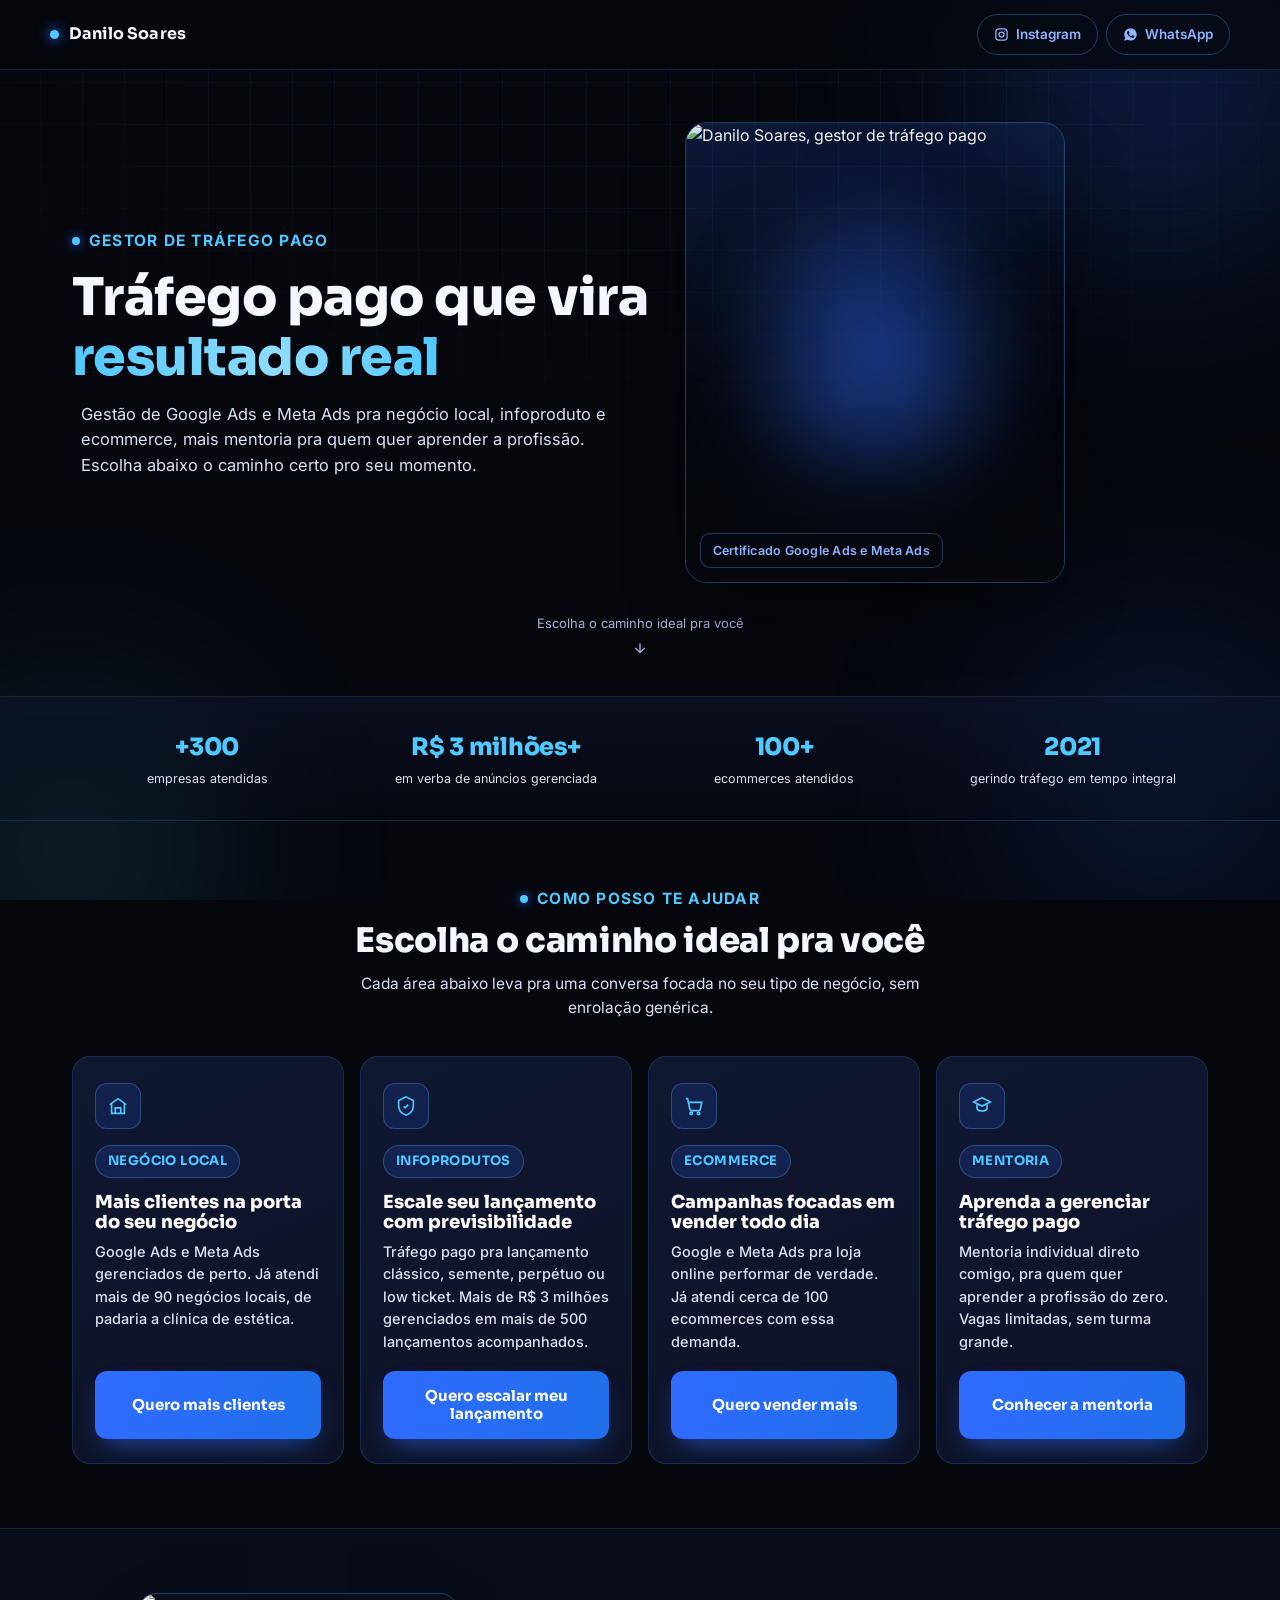
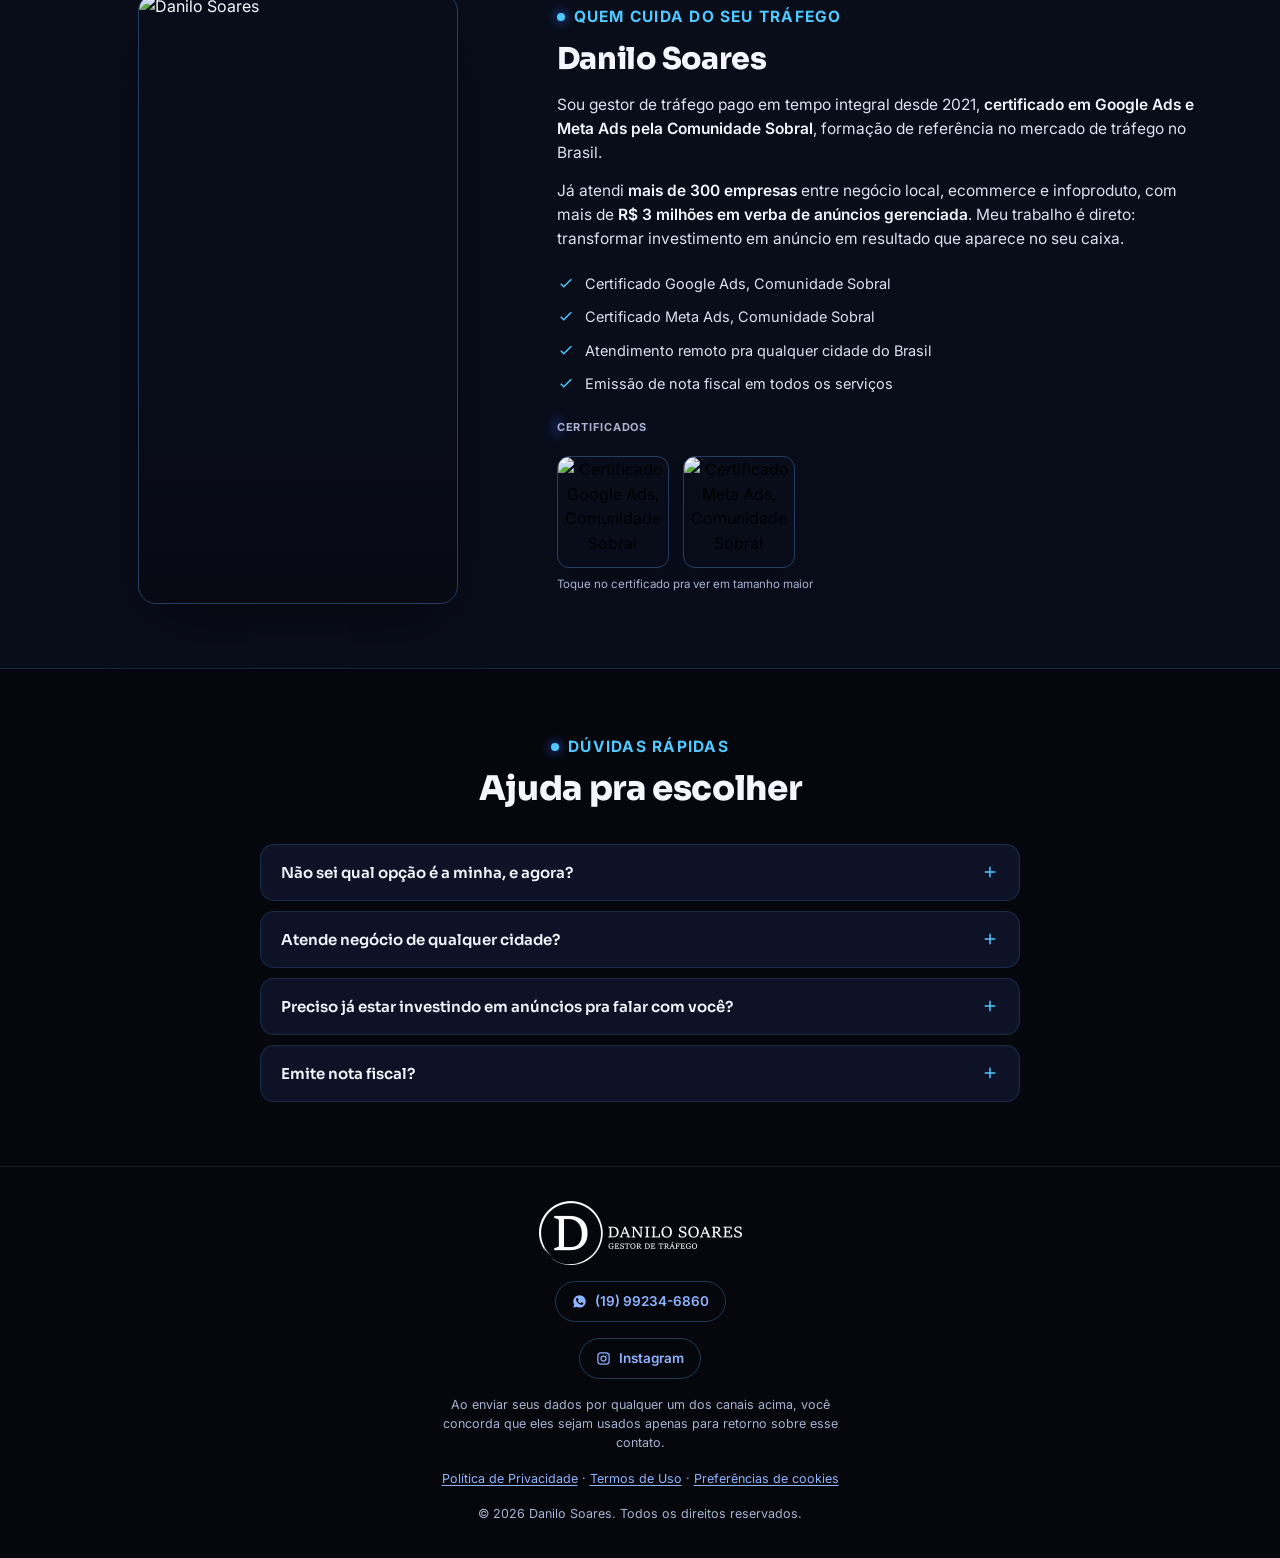
==== inicial/index.html @ b238d08e "Add files via upload" ====
<!DOCTYPE html>
<html lang="pt-BR">
<head>
<meta charset="UTF-8">
<meta name="viewport" content="width=device-width, initial-scale=1.0">
<link rel="icon" href="/favicon.ico" sizes="any">
<link rel="icon" type="image/png" sizes="32x32" href="/favicon-32x32.png">
<link rel="icon" type="image/png" sizes="16x16" href="/favicon-16x16.png">
<link rel="apple-touch-icon" href="/apple-touch-icon.png">
<title>Danilo Soares — Inicial</title>
<meta name="description" content="Gestão de tráfego pago para negócio local, infoproduto e ecommerce, além de mentoria para quem quer aprender a profissão. Certificado em Google Ads e Meta Ads.">
<link rel="canonical" href="https://www.odanilosoares.com.br/inicial">
<meta property="og:type" content="website">
<meta property="og:site_name" content="Danilo Soares">
<meta property="og:locale" content="pt_BR">
<meta property="og:url" content="https://www.odanilosoares.com.br/inicial">
<meta property="og:title" content="Danilo Soares — Inicial">
<meta property="og:description" content="Gestão de tráfego pago para negócio local, infoproduto e ecommerce, além de mentoria para quem quer aprender a profissão. Certificado em Google Ads e Meta Ads.">
<meta property="og:image" content="https://www.odanilosoares.com.br/inicial/assets/img/og-danilo.jpg">
<meta property="og:image:width" content="1200">
<meta property="og:image:height" content="630">
<meta name="twitter:card" content="summary_large_image">
<meta name="twitter:title" content="Danilo Soares — Inicial">
<meta name="twitter:description" content="Gestão de tráfego pago para negócio local, infoproduto e ecommerce, além de mentoria para quem quer aprender a profissão. Certificado em Google Ads e Meta Ads.">
<meta name="twitter:image" content="https://www.odanilosoares.com.br/inicial/assets/img/og-danilo.jpg">
<link rel="preconnect" href="https://fonts.googleapis.com">
<link rel="preconnect" href="https://fonts.gstatic.com" crossorigin>
<link href="https://fonts.googleapis.com/css2?family=Inter:wght@400;500;600&family=Sora:wght@600;700;800&display=swap" rel="stylesheet">
<link rel="stylesheet" href="/assets/css/base.css">
<link rel="stylesheet" href="/assets/css/inicial.css">
<script src="/consent.js"></script>
<!-- Google Tag Manager -->
<script>(function(w,d,s,l,i){w[l]=w[l]||[];w[l].push({'gtm.start':
new Date().getTime(),event:'gtm.js'});var f=d.getElementsByTagName(s)[0],
j=d.createElement(s),dl=l!='dataLayer'?'&l='+l:'';j.async=true;j.src=
'https://www.googletagmanager.com/gtm.js?id='+i+dl;f.parentNode.insertBefore(j,f);
})(window,document,'script','dataLayer','GTM-MLM5XD5P');</script>
<!-- End Google Tag Manager -->
<script type="application/ld+json">
{
  "@context": "https://schema.org",
  "@type": "ProfessionalService",
  "name": "Danilo Soares — Gestor de Tráfego Pago",
  "image": "https://www.odanilosoares.com.br/inicial/assets/img/hero-danilo-v3.jpg",
  "url": "https://www.odanilosoares.com.br/inicial",
  "description": "Gestão de tráfego pago para negócio local, infoproduto e ecommerce, além de mentoria para quem quer aprender a profissão. Certificado em Google Ads e Meta Ads.",
  "areaServed": "BR",
  "founder": {
    "@type": "Person",
    "name": "Danilo Soares"
  },
  "sameAs": [
    "https://www.instagram.com/odanilo.soares"
  ]
}
</script>
</head>
<body>
<!-- Google Tag Manager (noscript) -->
<noscript><iframe src="https://www.googletagmanager.com/ns.html?id=GTM-MLM5XD5P"
height="0" width="0" style="display:none;visibility:hidden"></iframe></noscript>
<!-- End Google Tag Manager (noscript) -->


<div class="bg-fx">
  <div class="bg-grid"></div>
  <div class="blob blob-1"></div>
  <div class="blob blob-2"></div>
  <div class="blob blob-3"></div>
</div>

<main>

  <header>
    <div class="wrap bar">
      <div class="brand"><span class="brand-dot"></span>Danilo Soares</div>
      <div class="header-actions">
        <a class="header-cta header-cta-icon" href="https://www.instagram.com/odanilo.soares" target="_blank" rel="noopener" aria-label="Instagram">
          <svg viewBox="0 0 24 24" fill="none" stroke="currentColor" stroke-width="2"><rect x="3" y="3" width="18" height="18" rx="5"/><circle cx="12" cy="12" r="4"/><circle cx="17.5" cy="6.5" r="1" fill="currentColor" stroke="none"/></svg>
          <span class="ig-label-short">Insta</span>
          <span class="ig-label">Instagram</span>
        </a>
        <a class="header-cta" href="https://wa.me/5519992346860" target="_blank" rel="noopener">
          <svg viewBox="0 0 24 24" fill="currentColor"><path d="M12.04 2C6.58 2 2.13 6.45 2.13 11.91c0 1.87.5 3.62 1.44 5.13L2 22l5.13-1.53a9.87 9.87 0 0 0 4.9 1.31h.01c5.46 0 9.9-4.45 9.9-9.9C21.96 6.45 17.51 2 12.04 2Zm5.8 14.03c-.24.68-1.4 1.3-1.93 1.36-.5.06-1.02.27-3.4-.83-2.87-1.32-4.7-4.3-4.85-4.5-.14-.2-1.15-1.53-1.15-2.92 0-1.38.73-2.06.98-2.35.26-.28.57-.35.76-.35h.55c.18 0 .42-.03.64.5.24.57.8 1.98.87 2.13.07.14.12.31.02.5-.1.2-.15.31-.3.48-.14.17-.3.38-.44.5-.14.14-.29.29-.13.57.17.28.75 1.24 1.6 2.01 1.1.98 2.02 1.29 2.3 1.44.28.14.44.12.6-.07.17-.2.7-.82.9-1.1.2-.28.4-.23.65-.14.26.1 1.65.78 1.94.92.28.14.47.2.54.32.07.13.07.72-.17 1.4Z"/></svg>
          WhatsApp
        </a>
      </div>
    </div>
  </header>

  <section class="hero">
    <div class="wrap hero-grid">
      <div class="hero-copy">
        <span class="eyebrow">Gestor de Tráfego Pago</span>
        <h1>Tráfego pago que vira <span>resultado real</span></h1>
        <p class="hero-sub">Gestão de Google Ads e Meta Ads pra negócio local, infoproduto e ecommerce, mais mentoria pra quem quer aprender a profissão. Escolha abaixo o caminho certo pro seu momento.</p>
      </div>
      <div class="hero-photo-wrap">
        <div class="hero-photo-glow"></div>
        <div class="hero-photo">
          <img src="/inicial/assets/img/hero-danilo-v3.jpg" srcset="/inicial/assets/img/hero-danilo-v3-380w.jpg 380w, /inicial/assets/img/hero-danilo-v3.jpg 760w" sizes="(min-width:760px) 380px, 360px" alt="Danilo Soares, gestor de tráfego pago" width="760" height="924" style="height:auto" fetchpriority="high">
          <span class="hero-tag">Certificado Google Ads e Meta Ads</span>
        </div>
      </div>
    </div>
    <div class="hero-scroll">
      Escolha o caminho ideal pra você
      <svg viewBox="0 0 24 24" fill="none" stroke="currentColor" stroke-width="2"><path d="M12 5v14M5 12l7 7 7-7"/></svg>
    </div>
  </section>

  <div class="trust">
    <div class="wrap trust-grid">
      <div class="trust-item"><strong>+300</strong><span>empresas atendidas</span></div>
      <div class="trust-item"><strong>R$ 3 milhões+</strong><span>em verba de anúncios gerenciada</span></div>
      <div class="trust-item"><strong>100+</strong><span>ecommerces atendidos</span></div>
      <div class="trust-item"><strong>2021</strong><span>gerindo tráfego em tempo integral</span></div>
    </div>
  </div>

  <section id="servicos">
    <div class="wrap">
      <div class="section-head">
        <span class="eyebrow">Como posso te ajudar</span>
        <h2>Escolha o caminho ideal pra você</h2>
        <p>Cada área abaixo leva pra uma conversa focada no seu tipo de negócio, sem enrolação genérica.</p>
      </div>

      <div class="services-grid">

        <div class="service-card">
          <div class="service-icon">
            <svg viewBox="0 0 24 24" fill="none" stroke="currentColor" stroke-width="1.8"><path d="M3 10.5 12 4l9 6.5"/><path d="M5 9.5V20h14V9.5"/><path d="M9 20v-6h6v6"/></svg>
          </div>
          <span class="tag">Negócio local</span>
          <h3>Mais clientes na porta do seu negócio</h3>
          <p>Google Ads e Meta Ads gerenciados de perto. Já atendi mais de 90 negócios locais, de padaria a clínica de estética.</p>
          <a class="btn" href="/negocio-local">Quero mais clientes</a>
        </div>

        <div class="service-card">
          <div class="service-icon">
            <svg viewBox="0 0 24 24" fill="none" stroke="currentColor" stroke-width="1.8"><path d="M12 2 4 6v6c0 5 3.4 8.4 8 10 4.6-1.6 8-5 8-10V6l-8-4Z"/><path d="M9.5 12.5 11 14l3.5-3.5"/></svg>
          </div>
          <span class="tag">Infoprodutos</span>
          <h3>Escale seu lançamento com previsibilidade</h3>
          <p>Tráfego pago pra lançamento clássico, semente, perpétuo ou low ticket. Mais de R$ 3 milhões gerenciados em mais de 500 lançamentos acompanhados.</p>
          <a class="btn" href="/infoproduto">Quero escalar meu lançamento</a>
        </div>

        <div class="service-card">
          <div class="service-icon">
            <svg viewBox="0 0 24 24" fill="none" stroke="currentColor" stroke-width="1.8"><circle cx="9" cy="20" r="1.4"/><circle cx="17" cy="20" r="1.4"/><path d="M3 4h2l2.4 11.2A2 2 0 0 0 9.36 17H17a2 2 0 0 0 1.96-1.6L20.5 8H6"/></svg>
          </div>
          <span class="tag">Ecommerce</span>
          <h3>Campanhas focadas em vender todo dia</h3>
          <p>Google e Meta Ads pra loja online performar de verdade. Já atendi cerca de 100 ecommerces com essa demanda.</p>
          <a class="btn" href="/ecommerce">Quero vender mais</a>
        </div>

        <div class="service-card">
          <div class="service-icon">
            <svg viewBox="0 0 24 24" fill="none" stroke="currentColor" stroke-width="1.8"><path d="m12 3 9 4.5-9 4.5-9-4.5L12 3Z"/><path d="M6.5 10v4.5c0 1.5 2.5 3 5.5 3s5.5-1.5 5.5-3V10"/></svg>
          </div>
          <span class="tag">Mentoria</span>
          <h3>Aprenda a gerenciar tráfego pago</h3>
          <p>Mentoria individual direto comigo, pra quem quer aprender a profissão do zero. Vagas limitadas, sem turma grande.</p>
          <a class="btn" href="https://docs.google.com/forms/d/e/1FAIpQLSdMrs_QDREfenJsSDdHIv7VfmkqiTJbUfO3ZMG64oWOAeiuYA/viewform?usp=header" target="_blank" rel="noopener">Conhecer a mentoria</a>
        </div>

      </div>
    </div>
  </section>

  <section class="sobre">
    <div class="wrap sobre-grid">
      <div class="sobre-photo">
        <img src="/inicial/assets/img/sobre-danilo.jpg" srcset="/inicial/assets/img/sobre-danilo-320w.jpg 320w, /inicial/assets/img/sobre-danilo.jpg 700w" sizes="320px" alt="Danilo Soares" width="700" height="1339" style="height:auto" loading="lazy">
      </div>
      <div class="sobre-copy">
        <span class="eyebrow">Quem cuida do seu tráfego</span>
        <h2 style="margin-top:14px;">Danilo Soares</h2>
        <p style="margin-top:14px;">Sou gestor de tráfego pago em tempo integral desde 2021, <strong>certificado em Google Ads e Meta Ads pela Comunidade Sobral</strong>, formação de referência no mercado de tráfego no Brasil.</p>
        <p>Já atendi <strong>mais de 300 empresas</strong> entre negócio local, ecommerce e infoproduto, com mais de <strong>R$ 3 milhões em verba de anúncios gerenciada</strong>. Meu trabalho é direto: transformar investimento em anúncio em resultado que aparece no seu caixa.</p>
        <ul class="cred-list">
          <li><svg viewBox="0 0 24 24" fill="none" stroke="currentColor" stroke-width="2"><path d="m5 13 4 4L19 7"/></svg>Certificado Google Ads, Comunidade Sobral</li>
          <li><svg viewBox="0 0 24 24" fill="none" stroke="currentColor" stroke-width="2"><path d="m5 13 4 4L19 7"/></svg>Certificado Meta Ads, Comunidade Sobral</li>
          <li><svg viewBox="0 0 24 24" fill="none" stroke="currentColor" stroke-width="2"><path d="m5 13 4 4L19 7"/></svg>Atendimento remoto pra qualquer cidade do Brasil</li>
          <li><svg viewBox="0 0 24 24" fill="none" stroke="currentColor" stroke-width="2"><path d="m5 13 4 4L19 7"/></svg>Emissão de nota fiscal em todos os serviços</li>
        </ul>
        <div class="cert-caption">
          <span class="eyebrow" style="font-size:11px;">Certificados</span>
          <div class="cert-row">
            <button type="button" class="cert-card" data-full="/inicial/assets/img/cert-google-ads.jpg" data-alt="Certificado Google Ads, Comunidade Sobral">
              <img src="/inicial/assets/img/cert-google-ads.jpg" alt="Certificado Google Ads, Comunidade Sobral" width="700" height="700" style="height:auto" loading="lazy">
            </button>
            <button type="button" class="cert-card" data-full="/inicial/assets/img/cert-meta-ads.jpg" data-alt="Certificado Meta Ads, Comunidade Sobral">
              <img src="/inicial/assets/img/cert-meta-ads.jpg" alt="Certificado Meta Ads, Comunidade Sobral" width="700" height="700" style="height:auto" loading="lazy">
            </button>
          </div>
          <span>Toque no certificado pra ver em tamanho maior</span>
        </div>
      </div>
    </div>
  </section>

  <section id="faq">
    <div class="wrap">
      <div class="section-head">
        <span class="eyebrow">Dúvidas rápidas</span>
        <h2>Ajuda pra escolher</h2>
      </div>
      <div class="faq-list">

        <div class="faq-item">
          <button class="faq-q">Não sei qual opção é a minha, e agora?
            <svg viewBox="0 0 24 24" fill="none" stroke="currentColor" stroke-width="2"><path d="M12 5v14M5 12h14"/></svg>
          </button>
          <div class="faq-a"><div class="faq-a-inner">Se você já tem um negócio (local, ecommerce ou infoproduto) e quer que eu cuide dos seus anúncios, escolha a opção que mais parece com o seu caso. Se você quer aprender a gerenciar tráfego pago como profissão, a opção certa é a mentoria.</div></div>
        </div>

        <div class="faq-item">
          <button class="faq-q">Atende negócio de qualquer cidade?
            <svg viewBox="0 0 24 24" fill="none" stroke="currentColor" stroke-width="2"><path d="M12 5v14M5 12h14"/></svg>
          </button>
          <div class="faq-a"><div class="faq-a-inner">Sim. O trabalho é feito 100% remoto, então atendo negócios de qualquer lugar do Brasil.</div></div>
        </div>

        <div class="faq-item">
          <button class="faq-q">Preciso já estar investindo em anúncios pra falar com você?
            <svg viewBox="0 0 24 24" fill="none" stroke="currentColor" stroke-width="2"><path d="M12 5v14M5 12h14"/></svg>
          </button>
          <div class="faq-a"><div class="faq-a-inner">Não. Atendo tanto quem já anuncia e quer melhorar o resultado quanto quem nunca rodou uma campanha e quer começar do jeito certo.</div></div>
        </div>

        <div class="faq-item">
          <button class="faq-q">Emite nota fiscal?
            <svg viewBox="0 0 24 24" fill="none" stroke="currentColor" stroke-width="2"><path d="M12 5v14M5 12h14"/></svg>
          </button>
          <div class="faq-a"><div class="faq-a-inner">Sim, emito nota fiscal em todos os serviços de gestão de tráfego.</div></div>
        </div>

      </div>
    </div>
  </section>

  <div class="lightbox" id="lightbox">
    <button type="button" class="lightbox-close" id="lightboxClose" aria-label="Fechar">
      <svg viewBox="0 0 24 24" fill="none" stroke="currentColor" stroke-width="2"><path d="m6 6 12 12M18 6 6 18"/></svg>
    </button>
    <img id="lightboxImg" src="" alt="">
  </div>

  <footer>
    <div class="wrap footer-grid">
      <div class="brand"><img class="footer-logo" src="/assets/img/logo-danilo-branco.png" alt="Danilo Soares, gestor de tráfego" width="406" height="128" style="height:auto" loading="lazy"></div>
      <a class="footer-wa" href="https://wa.me/5519992346860" target="_blank" rel="noopener">
        <svg viewBox="0 0 24 24" fill="currentColor"><path d="M12.04 2C6.58 2 2.13 6.45 2.13 11.91c0 1.87.5 3.62 1.44 5.13L2 22l5.13-1.53a9.87 9.87 0 0 0 4.9 1.31h.01c5.46 0 9.9-4.45 9.9-9.9C21.96 6.45 17.51 2 12.04 2Zm5.8 14.03c-.24.68-1.4 1.3-1.93 1.36-.5.06-1.02.27-3.4-.83-2.87-1.32-4.7-4.3-4.85-4.5-.14-.2-1.15-1.53-1.15-2.92 0-1.38.73-2.06.98-2.35.26-.28.57-.35.76-.35h.55c.18 0 .42-.03.64.5.24.57.8 1.98.87 2.13.07.14.12.31.02.5-.1.2-.15.31-.3.48-.14.17-.3.38-.44.5-.14.14-.29.29-.13.57.17.28.75 1.24 1.6 2.01 1.1.98 2.02 1.29 2.3 1.44.28.14.44.12.6-.07.17-.2.7-.82.9-1.1.2-.28.4-.23.65-.14.26.1 1.65.78 1.94.92.28.14.47.2.54.32.07.13.07.72-.17 1.4Z"/></svg>
        (19) 99234-6860
      </a>
      <a class="footer-social" href="https://www.instagram.com/odanilo.soares" target="_blank" rel="noopener">
        <svg viewBox="0 0 24 24" fill="none" stroke="currentColor" stroke-width="2"><rect x="3" y="3" width="18" height="18" rx="5"/><circle cx="12" cy="12" r="4"/><circle cx="17.5" cy="6.5" r="1" fill="currentColor" stroke="none"/></svg>
        Instagram
      </a>
      <p>Ao enviar seus dados por qualquer um dos canais acima, você concorda que eles sejam usados apenas para retorno sobre esse contato.</p>
      <p class="legal-links"><a href="/politica-de-privacidade">Política de Privacidade</a> &middot; <a href="/termos-de-uso">Termos de Uso</a> &middot; <a href="#" onclick="if(window.abrirPreferenciasCookies){window.abrirPreferenciasCookies();}return false;">Preferências de cookies</a></p>
      <p>© 2026 Danilo Soares. Todos os direitos reservados.</p>
    </div>
  </footer>

</main>

<script src="/assets/js/main.js"></script>

</body>
</html>
---- assets/css/base.css ----
:root{--bg:#05070d;
    --bg-alt:#090d1a;
    --panel:#0d1226;
    --panel-2:#101731;
    --border:rgba(94,169,255,0.16);
    --border-strong:rgba(94,169,255,0.32);
    --blue:#2f6bff;
    --blue-bright:#4fc9ff;
    --blue-soft:#8fb4ff;
    --text:#f4f7ff;
    --text-muted:#dbe2f2;
    --text-faint:#a8b3d1;
    --text-strong:#ffffff;
    --blue-end:#1f6feb;
    --wa-a:#0e7f3f;
    --wa-b:#138744;
    --glow:rgba(47,107,255,0.5);
    --radius:18px;
    --maxw:1180px;}
*{box-sizing:border-box;}
html{scroll-behavior:smooth;}
h1,h2,h3,h4{font-family:"Sora",system-ui,sans-serif;
    margin:0;
    line-height:1.15;}
p{margin:0;}
a{color:inherit;text-decoration:none;}
img{max-width:100%;display:block;}
.wrap{max-width:var(--maxw);margin:0 auto;padding:0 22px;}
.eyebrow{display:inline-flex;align-items:flex-start;gap:9px;
    font-size:15.5px;font-weight:700;letter-spacing:.08em;text-transform:uppercase;
    line-height:1.3;
    color:var(--blue-bright);}
.eyebrow::before{content:"";width:8px;height:8px;margin-top:6px;border-radius:50%;background:var(--blue-bright);box-shadow:0 0 10px 2px var(--glow);flex-shrink:0;}
.bg-grid{position:absolute;inset:-2px;
    background-image:
      linear-gradient(rgba(94,169,255,0.055) 1px, transparent 1px),
      linear-gradient(90deg, rgba(94,169,255,0.055) 1px, transparent 1px);
    background-size:42px 42px;
    mask-image:radial-gradient(ellipse 80% 60% at 50% 0%, black 40%, transparent 85%);}
.blob{position:absolute;border-radius:50%;filter:blur(90px);opacity:.55;}
.blob-1{width:520px;height:520px;background:radial-gradient(circle, rgba(47,107,255,.55), transparent 70%);top:-180px;right:-140px;}
.blob-3{width:480px;height:480px;background:radial-gradient(circle, rgba(47,107,255,.4), transparent 70%);bottom:-120px;right:-120px;}
main{position:relative;z-index:1;}
header{position:sticky;top:0;z-index:40;
    background:rgba(5,7,13,0.72);
    backdrop-filter:blur(10px);
    border-bottom:1px solid var(--border);}
header .bar{display:flex;align-items:center;justify-content:space-between;padding:14px 0;}
.brand{display:flex;align-items:center;gap:10px;font-family:"Sora";font-weight:700;font-size:16px;letter-spacing:.01em;}
.brand-dot{width:9px;height:9px;border-radius:50%;background:var(--blue-bright);box-shadow:0 0 12px 3px var(--glow);}
.header-cta{font-size:13.5px;font-weight:600;padding:9px 16px;border-radius:999px;
    border:1px solid var(--border-strong);color:var(--blue-soft);
    display:flex;align-items:center;gap:7px;white-space:nowrap;}
.header-cta svg{width:15px;height:15px;flex:none;}
.header-actions{display:flex;align-items:center;gap:8px;}
.header-cta-icon{padding:9px 16px;}
.header-cta-icon .ig-label{display:none;}
.hero{padding:52px 0 40px;position:relative;}
.hero-grid{display:grid;grid-template-columns:1fr;gap:34px;align-items:center;}
.hero-copy{text-align:center;}
.hero h1 span{background:linear-gradient(92deg,var(--blue-bright),#8fdcff 55%,var(--blue-bright));
    -webkit-background-clip:text;background-clip:text;color:transparent;}
.hero-photo-glow{position:absolute;inset:-8%;
    background:radial-gradient(closest-side, rgba(47,107,255,.55), transparent 72%);
    filter:blur(30px);z-index:0;}
.hero-tag{position:absolute;left:14px;bottom:14px;z-index:3;
    background:rgba(5,8,16,.72);backdrop-filter:blur(6px);
    border:1px solid var(--border-strong);
    padding:7px 12px;border-radius:10px;
    font-size:12.5px;font-weight:600;color:var(--blue-soft);letter-spacing:.02em;}
.hero-scroll{margin-top:30px;text-align:center;font-size:13px;color:var(--text-faint);
    display:flex;flex-direction:column;align-items:center;gap:6px;}
.hero-scroll svg{width:16px;height:16px;animation:bob 1.8s ease-in-out infinite;}
.trust{border-top:1px solid var(--border);
    border-bottom:1px solid var(--border);
    background:linear-gradient(180deg, rgba(16,23,49,.5), rgba(9,13,26,.2));
    padding:26px 0;}
.trust-grid{display:grid;grid-template-columns:1fr;gap:18px;text-align:center;}
.trust-item{padding:6px 10px;}
.trust-item strong{display:block;font-family:"Sora";font-weight:800;font-size:clamp(18px,4.6vw,24px);color:var(--blue-bright);
    letter-spacing:-0.01em;white-space:nowrap;}
.trust-item span{display:block;margin-top:3px;font-size:12.5px;color:var(--text-muted);}
.section-head .eyebrow{margin-bottom:12px;}
.section-head p{margin-top:12px;color:var(--text-muted);font-size:15.5px;}
.services-grid{display:grid;grid-template-columns:1fr;gap:16px;}
.service-card{position:relative;display:flex;flex-direction:column;align-items:flex-start;
    background:linear-gradient(155deg, var(--panel-2), var(--panel));
    border:1px solid var(--border);
    border-radius:var(--radius);
    padding:26px 22px 24px;
    transition:border-color .25s ease, transform .25s ease;}
.service-card::before{content:"";position:absolute;inset:0;border-radius:inherit;padding:1px;
    background:linear-gradient(140deg, rgba(94,169,255,.5), transparent 40%);
    -webkit-mask:linear-gradient(#000 0 0) content-box, linear-gradient(#000 0 0);
    -webkit-mask-composite:xor;mask-composite:exclude;
    opacity:0;transition:opacity .25s ease;pointer-events:none;}
.service-card:hover{border-color:var(--border-strong);transform:translateY(-2px);}
.service-card:hover::before{opacity:1;}
.service-icon{width:46px;height:46px;border-radius:12px;
    background:rgba(47,107,255,.14);border:1px solid var(--border-strong);
    display:flex;align-items:center;justify-content:center;margin-bottom:16px;}
.service-icon svg{width:22px;height:22px;color:var(--blue-bright);}
.service-card h3{font-size:18px;font-weight:800;color:var(--text-strong);margin-bottom:8px;}
.service-card p{flex:1;font-size:14.5px;font-weight:500;color:var(--text-muted);margin-bottom:18px;}
.service-card .tag{display:inline-block;font-family:"Sora";font-size:13px;font-weight:700;letter-spacing:.03em;text-transform:uppercase;
    color:var(--blue-bright);background:rgba(47,107,255,.16);border:1px solid var(--border-strong);
    padding:5px 12px;border-radius:999px;margin-bottom:14px;}
.btn{display:inline-flex;align-items:center;justify-content:center;gap:8px;
    width:100%;min-height:52px;padding:14px 20px;border-radius:12px;
    font-family:"Sora",system-ui,sans-serif;font-weight:700;font-size:15px;line-height:1.25;text-align:center;
    background:linear-gradient(92deg,var(--blue),var(--blue-end));
    color:#fff;border:none;cursor:pointer;
    box-shadow:0 12px 26px -10px rgba(47,107,255,.65);
    transition:filter .2s ease, transform .2s ease;}
.btn svg{width:18px;height:18px;flex:none;}
.service-card .btn{align-self:stretch;}
@media (min-width:1020px){.service-card .btn{min-height:68px;}}
.btn:hover{filter:brightness(1.08);transform:translateY(-1px);}
.btn.btn-outline{background:transparent;border:1px solid var(--border-strong);color:var(--blue-soft);
    box-shadow:none;}
.btn.btn-wa{background:linear-gradient(92deg,var(--wa-a),var(--wa-b));color:#fff;box-shadow:0 12px 26px -10px rgba(19,135,68,.55);}
.cert-card:hover{transform:translateY(-3px);border-color:var(--blue-bright);}
.cert-card img{width:100%;display:block;}
.cert-caption{margin-top:24px;}
.cert-caption span{display:block;font-size:11.5px;color:var(--text-faint);margin-top:8px;}
.lightbox{position:fixed;inset:0;z-index:100;
    background:rgba(2,4,10,.86);backdrop-filter:blur(4px);
    display:flex;align-items:center;justify-content:center;padding:26px;
    opacity:0;pointer-events:none;transition:opacity .2s ease;}
.lightbox.open{opacity:1;pointer-events:auto;}
.lightbox img{max-width:min(92vw,520px);max-height:86vh;border-radius:14px;border:1px solid var(--border-strong);box-shadow:0 30px 80px -20px rgba(0,0,0,.8);}
.lightbox-close{position:absolute;top:18px;right:18px;width:40px;height:40px;border-radius:50%;
    background:rgba(13,18,38,.85);border:1px solid var(--border-strong);color:var(--text);
    display:flex;align-items:center;justify-content:center;cursor:pointer;}
.lightbox-close svg{width:18px;height:18px;}
.sobre{background:var(--bg-alt);border-top:1px solid var(--border);border-bottom:1px solid var(--border);}
.sobre-grid{display:grid;grid-template-columns:1fr;gap:32px;align-items:center;}
.sobre-photo{position:relative;max-width:320px;margin:0 auto;
    border-radius:var(--radius);overflow:hidden;
    border:1px solid var(--border-strong);
    box-shadow:0 24px 60px -20px rgba(0,0,0,.65);}
.sobre-photo img{filter:grayscale(.15) contrast(1.05) brightness(.98);}
.sobre-photo::after{content:"";position:absolute;inset:0;
    background:linear-gradient(180deg, transparent 55%, rgba(5,7,13,.55));}
.sobre-copy p strong{color:var(--text);font-weight:600;}
.cred-list{list-style:none;padding:0;margin:22px 0 0;display:grid;gap:11px;}
.cred-list li{display:flex;gap:10px;align-items:flex-start;font-size:14.5px;color:var(--text-muted);}
.cred-list svg{width:18px;height:18px;flex:none;margin-top:1px;color:var(--blue-bright);}
.faq-list{max-width:760px;margin:0 auto;display:grid;gap:10px;}
.faq-item{background:var(--panel);border:1px solid var(--border);border-radius:14px;overflow:hidden;}
.faq-q{width:100%;text-align:left;background:none;border:none;color:var(--text);
    font-family:"Sora";font-weight:600;font-size:15px;
    padding:18px 20px;display:flex;justify-content:space-between;align-items:center;gap:14px;
    cursor:pointer;}
.faq-q svg{width:18px;height:18px;flex:none;color:var(--blue-bright);transition:transform .25s ease;}
.faq-item.open .faq-q svg{transform:rotate(45deg);}
.faq-a{max-height:0;overflow:hidden;transition:max-height .3s ease;}
.faq-a-inner{padding:0 20px 18px;color:var(--text-muted);font-size:14.5px;}
footer{border-top:1px solid var(--border);padding:34px 0;}
footer .brand{justify-content:center;}
.footer-logo{width:203px;height:auto;}
footer p{color:var(--text-faint);font-size:12.5px;max-width:420px;}
footer .legal-links a{color:var(--blue-soft,#8fb4ff);text-decoration:underline;text-underline-offset:2px;}
footer .legal-links a:hover{color:var(--blue-bright,#4fc9ff);}
.footer-wa{display:inline-flex;align-items:center;gap:8px;font-size:13.5px;font-weight:600;color:var(--blue-soft);
    border:1px solid var(--border-strong);padding:9px 16px;border-radius:999px;}
.footer-wa svg{width:15px;height:15px;}
.footer-social{display:inline-flex;align-items:center;gap:8px;font-size:13.5px;font-weight:600;color:var(--blue-soft);
    border:1px solid var(--border-strong);padding:9px 16px;border-radius:999px;}
.footer-social svg{width:15px;height:15px;}
header .brand{color:var(--text);text-decoration:none;}
.hero-cta{margin-top:26px;}
.dd-grid{display:grid;grid-template-columns:1fr;gap:16px;}
.dd-card{background:linear-gradient(155deg, var(--panel-2), var(--panel));
    border:1px solid var(--border);
    border-radius:var(--radius);
    padding:26px 24px;}
.dd-card h3{font-size:18px;font-weight:800;color:var(--text-strong);margin-bottom:16px;}
.dd-card.desejo{border-color:var(--border-strong);}
.dd-list{list-style:none;padding:0;margin:0;display:grid;gap:12px;}
.dd-list li{display:flex;gap:10px;align-items:flex-start;font-size:14.5px;font-weight:500;color:var(--text-muted);}
.dd-list svg{width:18px;height:18px;flex:none;margin-top:1px;}
.dd-card.cansado svg{color:var(--text-faint);}
.dd-card.desejo svg{color:var(--blue-bright);}
.filtro-grid{display:grid;grid-template-columns:1fr;gap:16px;}
.filtro-card{background:var(--panel);border:1px solid var(--border);border-radius:var(--radius);
    padding:26px 24px;}
.filtro-card.sim{border-color:rgba(79,201,255,.4);}
.filtro-card h3{font-size:18px;font-weight:800;margin-bottom:16px;}
.filtro-card.sim h3{color:var(--blue-bright);}
.filtro-card.nao h3{color:var(--text-muted);}
.filtro-list{list-style:none;padding:0;margin:0;display:grid;gap:12px;}
.filtro-list li{display:flex;gap:10px;align-items:flex-start;font-size:14.5px;font-weight:500;color:var(--text-muted);}
.filtro-list svg{width:18px;height:18px;flex:none;margin-top:1px;}
.filtro-card.sim svg{color:var(--blue-bright);}
.filtro-card.nao svg{color:var(--text-faint);}
.check-grid{list-style:none;padding:0;margin:0;display:grid;gap:14px;max-width:640px;margin:0 auto;}
.check-grid li{display:flex;gap:14px;align-items:flex-start;
    background:var(--panel);border:1px solid var(--border);border-radius:14px;
    padding:16px 18px;font-size:15px;font-weight:500;color:var(--text-muted);}
.check-grid svg{width:20px;height:20px;flex:none;margin-top:1px;color:var(--blue-bright);}
.steps-grid{display:grid;grid-template-columns:1fr;gap:16px;}
.step-card{background:linear-gradient(155deg, var(--panel-2), var(--panel));
    border:1px solid var(--border);border-radius:var(--radius);
    padding:24px 22px;position:relative;}
.step-num{font-family:"Sora";font-weight:800;font-size:14px;color:var(--blue-bright);
    display:flex;align-items:center;justify-content:center;
    width:34px;height:34px;border-radius:10px;
    background:rgba(47,107,255,.14);border:1px solid var(--border-strong);
    margin-bottom:14px;}
.step-card h3{font-size:18px;font-weight:800;color:var(--text-strong);margin-bottom:8px;}
.step-card p{font-size:14.5px;font-weight:500;color:var(--text-muted);}
.cert-hint{display:block;margin-top:18px;font-size:12.5px;color:var(--text-faint);}
.cta-final{text-align:center;
    background:linear-gradient(155deg, var(--panel-2), var(--panel));
    border:1px solid var(--border-strong);border-radius:var(--radius);
    padding:44px 26px;
    max-width:640px;margin:0 auto;}
.cta-final h2{font-size:clamp(22px,5.4vw,28px);font-weight:800;margin-bottom:12px;letter-spacing:-0.01em;}
.cta-final p{color:var(--text-muted);font-size:15px;margin-bottom:24px;}
.cta-final .btn{max-width:340px;margin:0 auto;}
.metodo-lead{text-align:center;max-width:600px;margin:0 auto 32px;font-size:17px;line-height:1.6;color:var(--text-muted);}
.metodo-lead strong{color:var(--blue-bright);font-weight:700;}
.brand-text-short{display:none;}
.check-grid li strong{color:var(--text);}
.price-grid{display:grid;grid-template-columns:1fr;gap:16px;max-width:640px;margin:0 auto;}
.price-card{background:linear-gradient(155deg, var(--panel-2), var(--panel));
    border:1px solid var(--border);border-radius:var(--radius);
    padding:28px 24px;text-align:center;}
.price-card.kit{border-color:var(--border-strong);}
.price-card h3{font-size:18px;font-weight:800;color:var(--text-strong);margin-bottom:14px;}
.price-tag{font-size:15px;color:var(--text-faint);margin-bottom:4px;line-height:1.4;}
.price-from{display:block;font-family:"Inter";font-weight:600;font-size:15px;color:var(--blue-bright);margin-bottom:4px;letter-spacing:.01em;}
.price-value{font-family:"Sora";font-weight:800;font-size:clamp(36px,7.3vw,46px);color:var(--blue-bright);}
.price-note{font-size:14.5px;color:var(--text-faint);margin-top:10px;}
.price-old{display:block;font-family:"Sora";font-weight:700;font-size:clamp(22px,4.5vw,29px);color:var(--blue-bright);text-decoration:line-through;text-decoration-color:#ff4d4d;text-decoration-thickness:2px;margin-bottom:6px;}
.price-cta{text-align:center;margin-top:26px;color:var(--text-muted);font-size:14.5px;max-width:500px;margin-left:auto;margin-right:auto;}
.price-cta a{color:var(--blue-bright);font-weight:600;}
.addon-list{display:flex;flex-wrap:wrap;gap:10px;justify-content:center;max-width:680px;margin:0 auto;}
.addon-pill{background:var(--panel);border:1px solid var(--border);border-radius:999px;
    padding:11px 18px;font-size:14px;color:var(--text-muted);}
.addon-pill strong{color:var(--text);font-weight:600;}
.model-gallery{display:flex;gap:16px;justify-content:center;flex-wrap:wrap;margin-top:28px;}
.model-card{display:block;width:140px;border-radius:14px;overflow:hidden;
    border:1px solid var(--border-strong);
    box-shadow:0 18px 40px -16px rgba(0,0,0,.6);
    transition:transform .2s ease, border-color .2s ease;
    cursor:zoom-in;background:none;padding:0;font:inherit;text-align:left;}
.model-card:hover{transform:translateY(-3px);border-color:var(--blue-bright);}
.model-card img{width:100%;display:block;}
.model-card-label{display:block;padding:9px 10px;font-size:12px;color:var(--text-muted);background:var(--panel);border-top:1px solid var(--border);}
.model-gallery-hint{display:block;text-align:center;margin-top:14px;font-size:12.5px;color:var(--text-faint);}
#monte-seu-kit .model-gallery{flex-wrap:nowrap;}
@media (max-width:759px){
  header .bar{padding:14px 22px;}
  .brand-text-full{display:none;}
  .brand-text-short{display:inline;}
  .brand{align-items:flex-start;}
  header .brand-dot{margin-top:5px;}
  footer .brand-dot{margin-top:8px;}
  .footer-logo{width:165px;}
  header .wa-header-cta{display:none;}
  #monte-seu-kit .model-gallery{flex-wrap:wrap;display:grid;grid-template-columns:repeat(2,1fr);justify-items:center;gap:14px 12px;}
}
@media (min-width:760px){
  .ig-label-short{display:none;}
  .header-cta-icon .ig-label{display:inline;}
  .hero-copy{text-align:left;}
  .hero-sub{margin:0;}
  .trust-grid{grid-template-columns:repeat(4,1fr);}
  .services-grid{grid-template-columns:repeat(2,1fr);}
  .sobre-grid{grid-template-columns:.82fr 1.18fr;}
  .sobre-copy{text-align:left;}
  .hero-cta{max-width:300px;}
  .dd-grid{grid-template-columns:repeat(2,1fr);}
  .filtro-grid{grid-template-columns:repeat(2,1fr);}
  .price-grid{grid-template-columns:repeat(2,1fr);}
}
@media (min-width:1020px){
  .services-grid{grid-template-columns:repeat(4,1fr);}
}
@keyframes  bob{0%,100%{transform:translateY(0);}50%{transform:translateY(6px);}}
---- assets/css/inicial.css ----
body{margin:0;
    background:var(--bg);
    color:var(--text);
    font-family:"Inter",system-ui,sans-serif;
    font-size:16px;
    line-height:1.55;
    -webkit-font-smoothing:antialiased;
    overflow-x:hidden;}
.bg-fx{position:fixed;inset:0;z-index:0;pointer-events:none;overflow:hidden;}
.blob-2{width:460px;height:460px;background:radial-gradient(circle, rgba(79,201,255,.35), transparent 70%);top:620px;left:-160px;}
.hero h1{font-size:clamp(30px,7.4vw,52px);
    font-weight:800;
    margin:16px 0 14px;
    letter-spacing:-0.01em;}
.hero-sub{font-size:16.5px;color:var(--text-muted);max-width:560px;margin:0 auto;}
.hero-photo-wrap{position:relative;max-width:360px;margin:0 auto;}
.hero-photo{position:relative;z-index:1;
    border-radius:22px;
    overflow:hidden;
    border:1px solid var(--border-strong);
    box-shadow:0 30px 70px -20px rgba(0,0,0,.7), 0 0 0 1px rgba(255,255,255,.02) inset;}
.hero-photo img{width:100%;display:block;
    filter:grayscale(.28) contrast(1.12) brightness(.94) saturate(1.05);}
.hero-photo::after{content:"";position:absolute;inset:0;
    background:linear-gradient(160deg, rgba(47,107,255,.38), transparent 45%),
               linear-gradient(0deg, rgba(5,7,13,.75), transparent 38%);
    mix-blend-mode:color-dodge;opacity:.5;pointer-events:none;}
.hero-photo::before{content:"";position:absolute;inset:0;
    background:linear-gradient(0deg, rgba(5,7,13,.92) 0%, transparent 30%);
    z-index:2;pointer-events:none;}
section{padding:64px 0;}
.section-head{text-align:center;max-width:600px;margin:0 auto 36px;}
.section-head h2{font-size:clamp(24px,5.6vw,34px);font-weight:800;letter-spacing:-0.01em;}
.cert-row{display:flex;gap:14px;margin-top:22px;flex-wrap:wrap;}
.cert-card{display:block;width:112px;border-radius:12px;overflow:hidden;
    border:1px solid var(--border-strong);
    box-shadow:0 14px 30px -14px rgba(0,0,0,.6);
    transition:transform .2s ease, border-color .2s ease;
  ;cursor:zoom-in;background:none;padding:0;font:inherit;}
.sobre-copy h2{font-size:clamp(23px,5.4vw,30px);font-weight:800;margin-bottom:16px;letter-spacing:-0.01em;}
.sobre-copy p{color:var(--text-muted);font-size:15.5px;margin-bottom:14px;}
.faq-item.open .faq-a{max-height:240px;}
.footer-grid{display:flex;flex-direction:column;gap:16px;align-items:center;text-align:center;}
@media (max-width:759px){
  header .brand{font-size:14px;}
}
@media (min-width:760px){
  .hero-grid{grid-template-columns:1.05fr .95fr;text-align:left;}
  .hero-photo-wrap{max-width:380px;margin:0;}
}
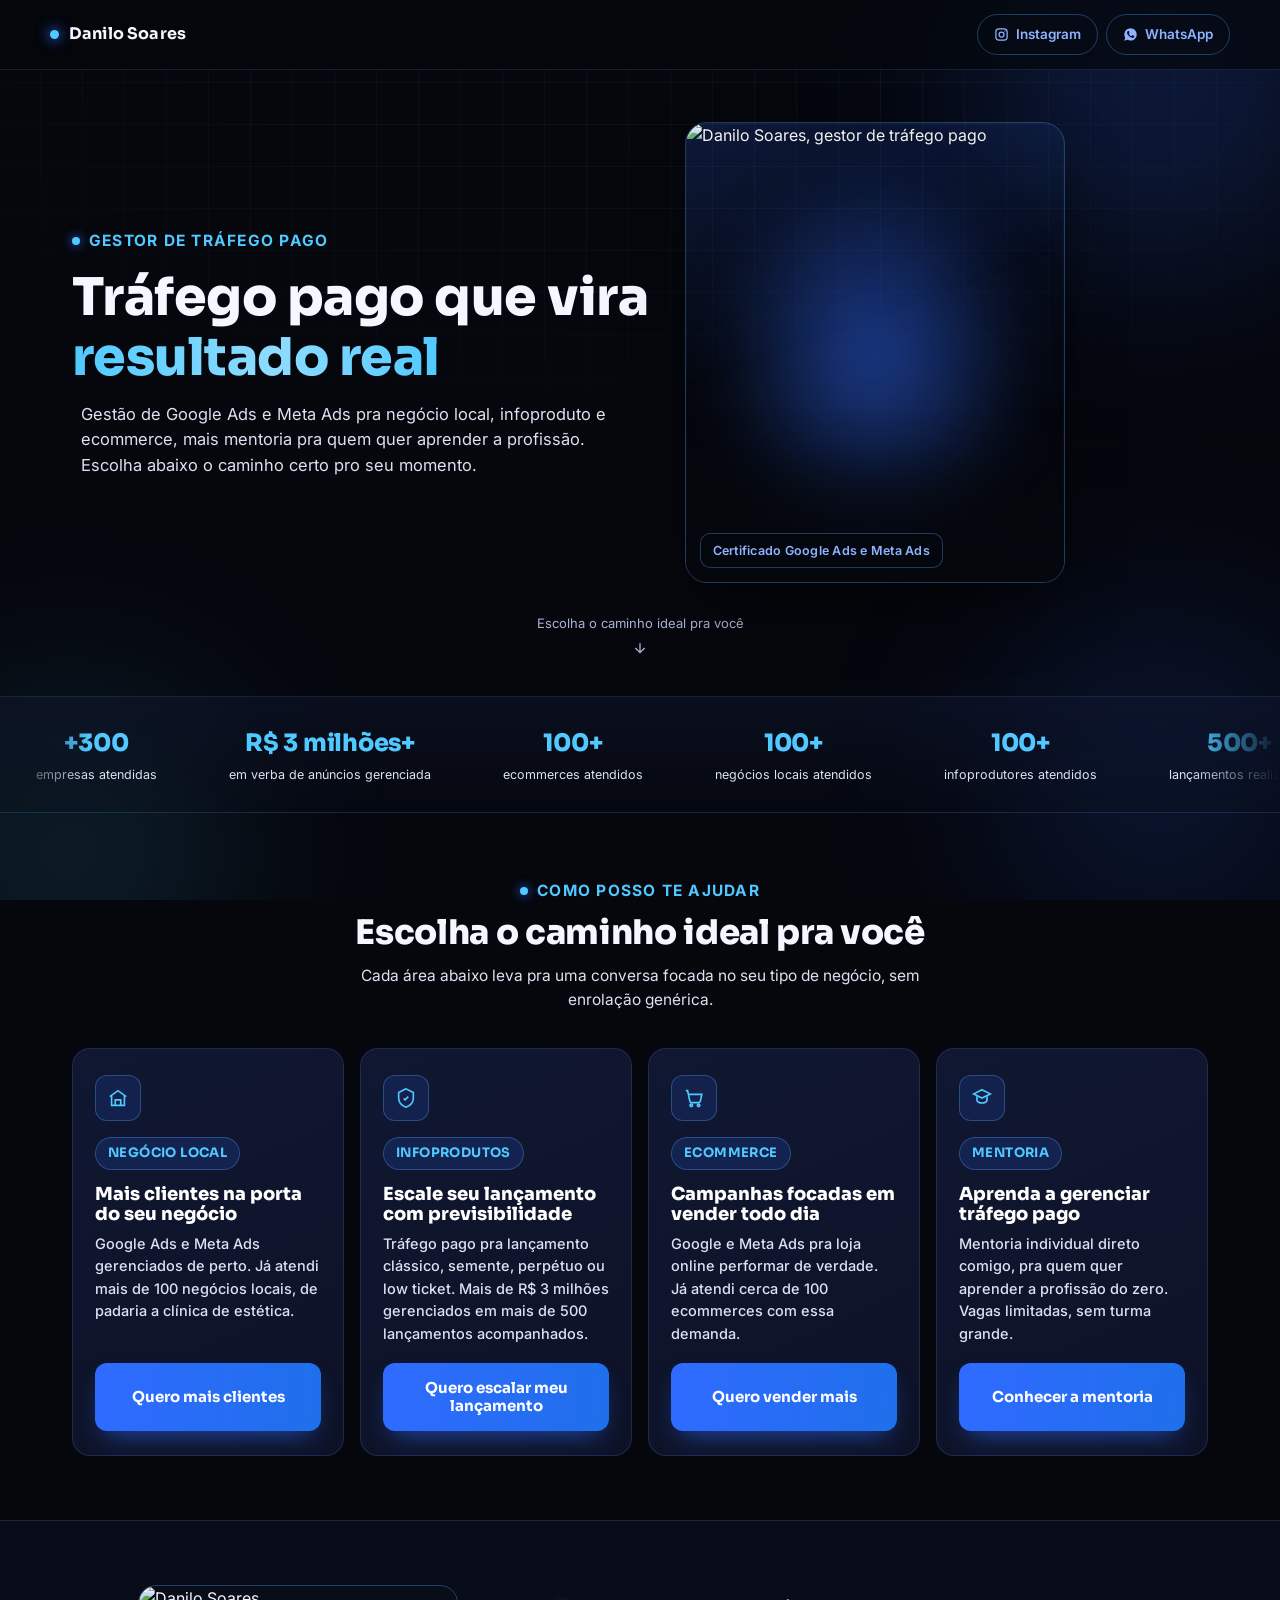
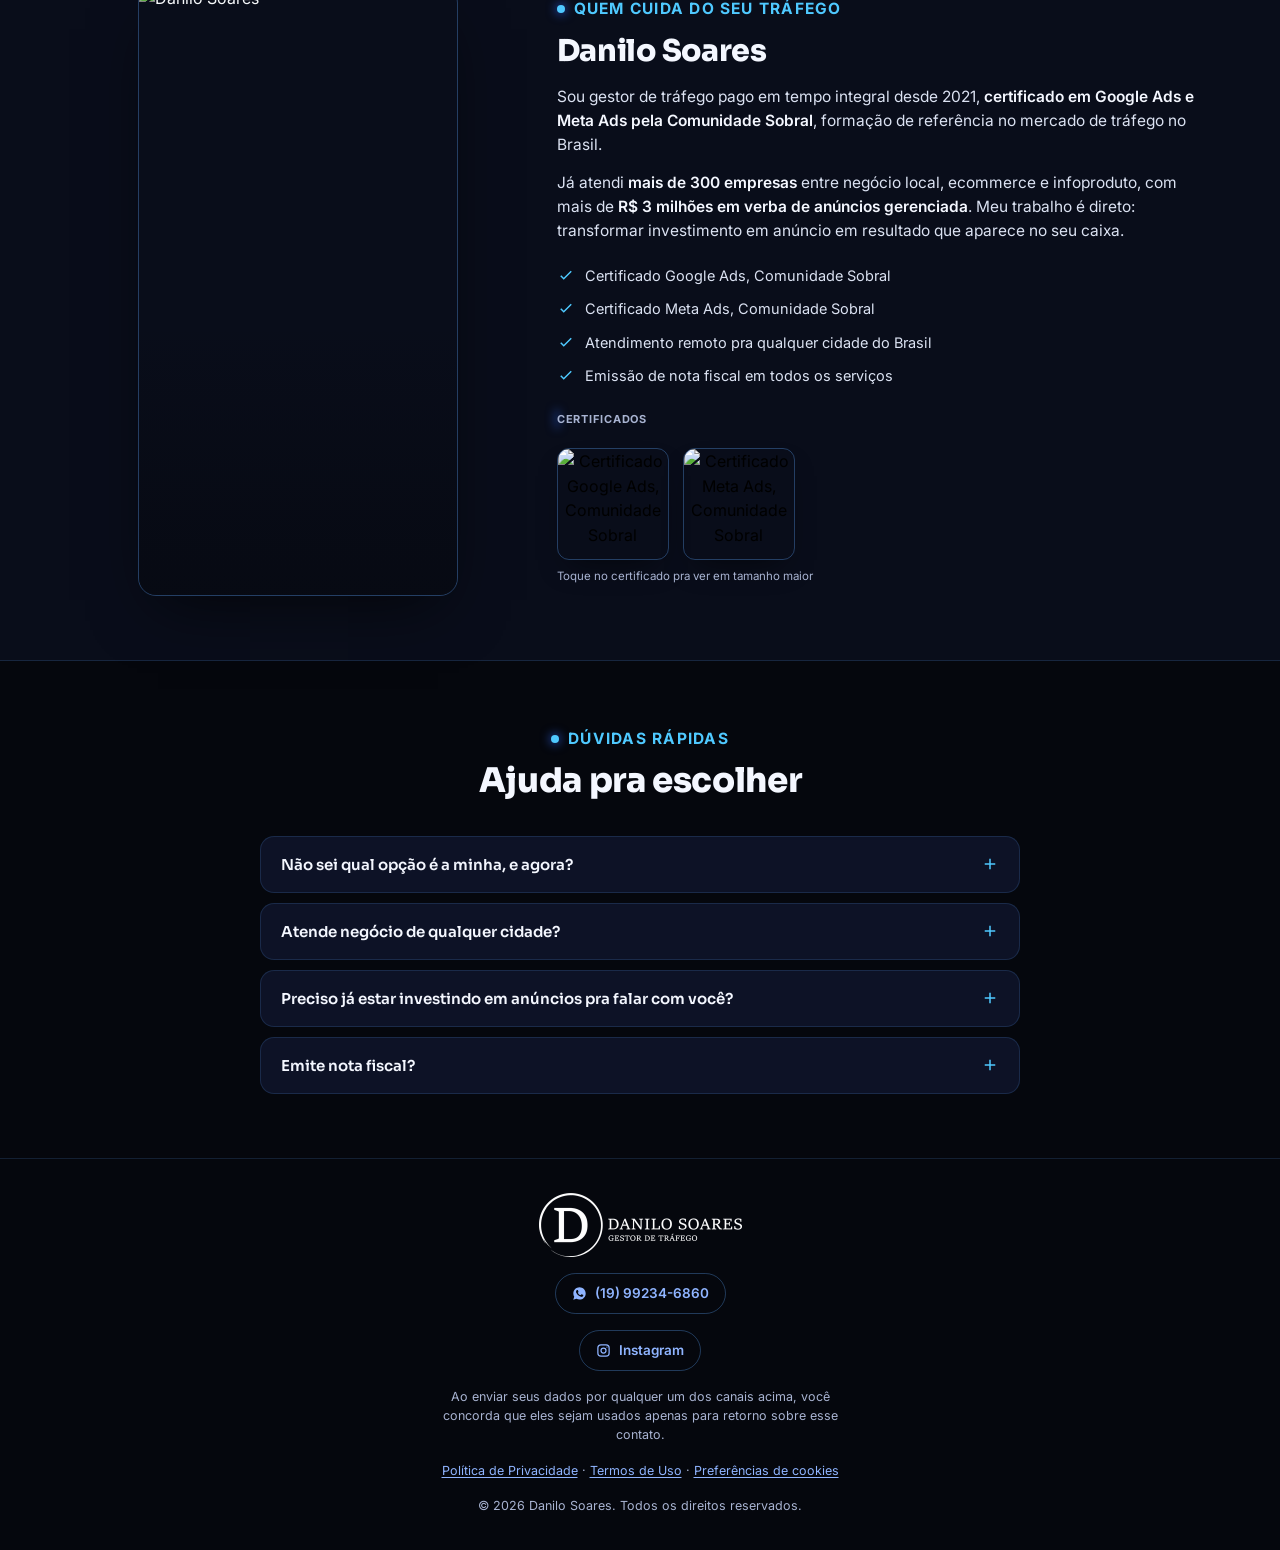
==== commit 86c6acba: "Adiciona LP /mentoria, faixa de numeros animada no hub e atualiza para 100 negocios locais - Nova pa" ====
--- a/inicial/index.html
+++ b/inicial/index.html
@@ -109,12 +109,30 @@
     </div>
   </section>
 
-  <div class="trust">
-    <div class="wrap trust-grid">
-      <div class="trust-item"><strong>+300</strong><span>empresas atendidas</span></div>
-      <div class="trust-item"><strong>R$ 3 milhões+</strong><span>em verba de anúncios gerenciada</span></div>
-      <div class="trust-item"><strong>100+</strong><span>ecommerces atendidos</span></div>
-      <div class="trust-item"><strong>2021</strong><span>gerindo tráfego em tempo integral</span></div>
+  <div class="trust" role="region" aria-label="Números do trabalho">
+    <div class="trust-marquee">
+      <div class="trust-track">
+        <div class="trust-group">
+        <div class="trust-item"><strong>+300</strong><span>empresas atendidas</span></div>
+        <div class="trust-item"><strong>R$ 3 milhões+</strong><span>em verba de anúncios gerenciada</span></div>
+        <div class="trust-item"><strong>100+</strong><span>ecommerces atendidos</span></div>
+        <div class="trust-item"><strong>100+</strong><span>negócios locais atendidos</span></div>
+        <div class="trust-item"><strong>100+</strong><span>infoprodutores atendidos</span></div>
+        <div class="trust-item"><strong>500+</strong><span>lançamentos realizados</span></div>
+        <div class="trust-item"><strong>R$ 15 milhões+</strong><span>de faturamento para os clientes</span></div>
+        <div class="trust-item"><strong>Desde 2021</strong><span>gerindo tráfego em tempo integral</span></div>
+        </div>
+        <div class="trust-group" aria-hidden="true">
+        <div class="trust-item"><strong>+300</strong><span>empresas atendidas</span></div>
+        <div class="trust-item"><strong>R$ 3 milhões+</strong><span>em verba de anúncios gerenciada</span></div>
+        <div class="trust-item"><strong>100+</strong><span>ecommerces atendidos</span></div>
+        <div class="trust-item"><strong>100+</strong><span>negócios locais atendidos</span></div>
+        <div class="trust-item"><strong>100+</strong><span>infoprodutores atendidos</span></div>
+        <div class="trust-item"><strong>500+</strong><span>lançamentos realizados</span></div>
+        <div class="trust-item"><strong>R$ 15 milhões+</strong><span>de faturamento para os clientes</span></div>
+        <div class="trust-item"><strong>Desde 2021</strong><span>gerindo tráfego em tempo integral</span></div>
+        </div>
+      </div>
     </div>
   </div>
 
@@ -134,7 +152,7 @@
           </div>
           <span class="tag">Negócio local</span>
           <h3>Mais clientes na porta do seu negócio</h3>
-          <p>Google Ads e Meta Ads gerenciados de perto. Já atendi mais de 90 negócios locais, de padaria a clínica de estética.</p>
+          <p>Google Ads e Meta Ads gerenciados de perto. Já atendi mais de 100 negócios locais, de padaria a clínica de estética.</p>
           <a class="btn" href="/negocio-local">Quero mais clientes</a>
         </div>
 
@@ -165,7 +183,7 @@
           <span class="tag">Mentoria</span>
           <h3>Aprenda a gerenciar tráfego pago</h3>
           <p>Mentoria individual direto comigo, pra quem quer aprender a profissão do zero. Vagas limitadas, sem turma grande.</p>
-          <a class="btn" href="https://docs.google.com/forms/d/e/1FAIpQLSdMrs_QDREfenJsSDdHIv7VfmkqiTJbUfO3ZMG64oWOAeiuYA/viewform?usp=header" target="_blank" rel="noopener">Conhecer a mentoria</a>
+          <a class="btn" href="/mentoria">Conhecer a mentoria</a>
         </div>
 
       </div>
--- a/assets/css/inicial.css
+++ b/assets/css/inicial.css
@@ -47,4 +47,19 @@
 @media (min-width:760px){
   .hero-grid{grid-template-columns:1.05fr .95fr;text-align:left;}
   .hero-photo-wrap{max-width:380px;margin:0;}
-}+}
+
+/* Faixa de números em movimento (marquee). Pausa ao passar o mouse; sem animação se o visitante preferir menos movimento. */
+.trust{padding:22px 0;}
+.trust-marquee{overflow:hidden;-webkit-mask-image:linear-gradient(90deg,transparent 0,#000 7%,#000 93%,transparent 100%);mask-image:linear-gradient(90deg,transparent 0,#000 7%,#000 93%,transparent 100%);}
+.trust-track{display:flex;width:max-content;animation:trust-scroll 55s linear infinite;will-change:transform;}
+.trust-marquee:hover .trust-track{animation-play-state:paused;}
+.trust-group{display:flex;flex:none;}
+.trust-group .trust-item{flex:none;padding:6px 36px;text-align:center;white-space:nowrap;}
+@keyframes trust-scroll{from{transform:translateX(0);}to{transform:translateX(-50%);}}
+@media (prefers-reduced-motion:reduce){
+  .trust-track{animation:none;width:auto;flex-wrap:wrap;justify-content:center;}
+  .trust-group{flex-wrap:wrap;justify-content:center;}
+  .trust-group[aria-hidden="true"]{display:none;}
+  .trust-marquee{-webkit-mask-image:none;mask-image:none;}
+}
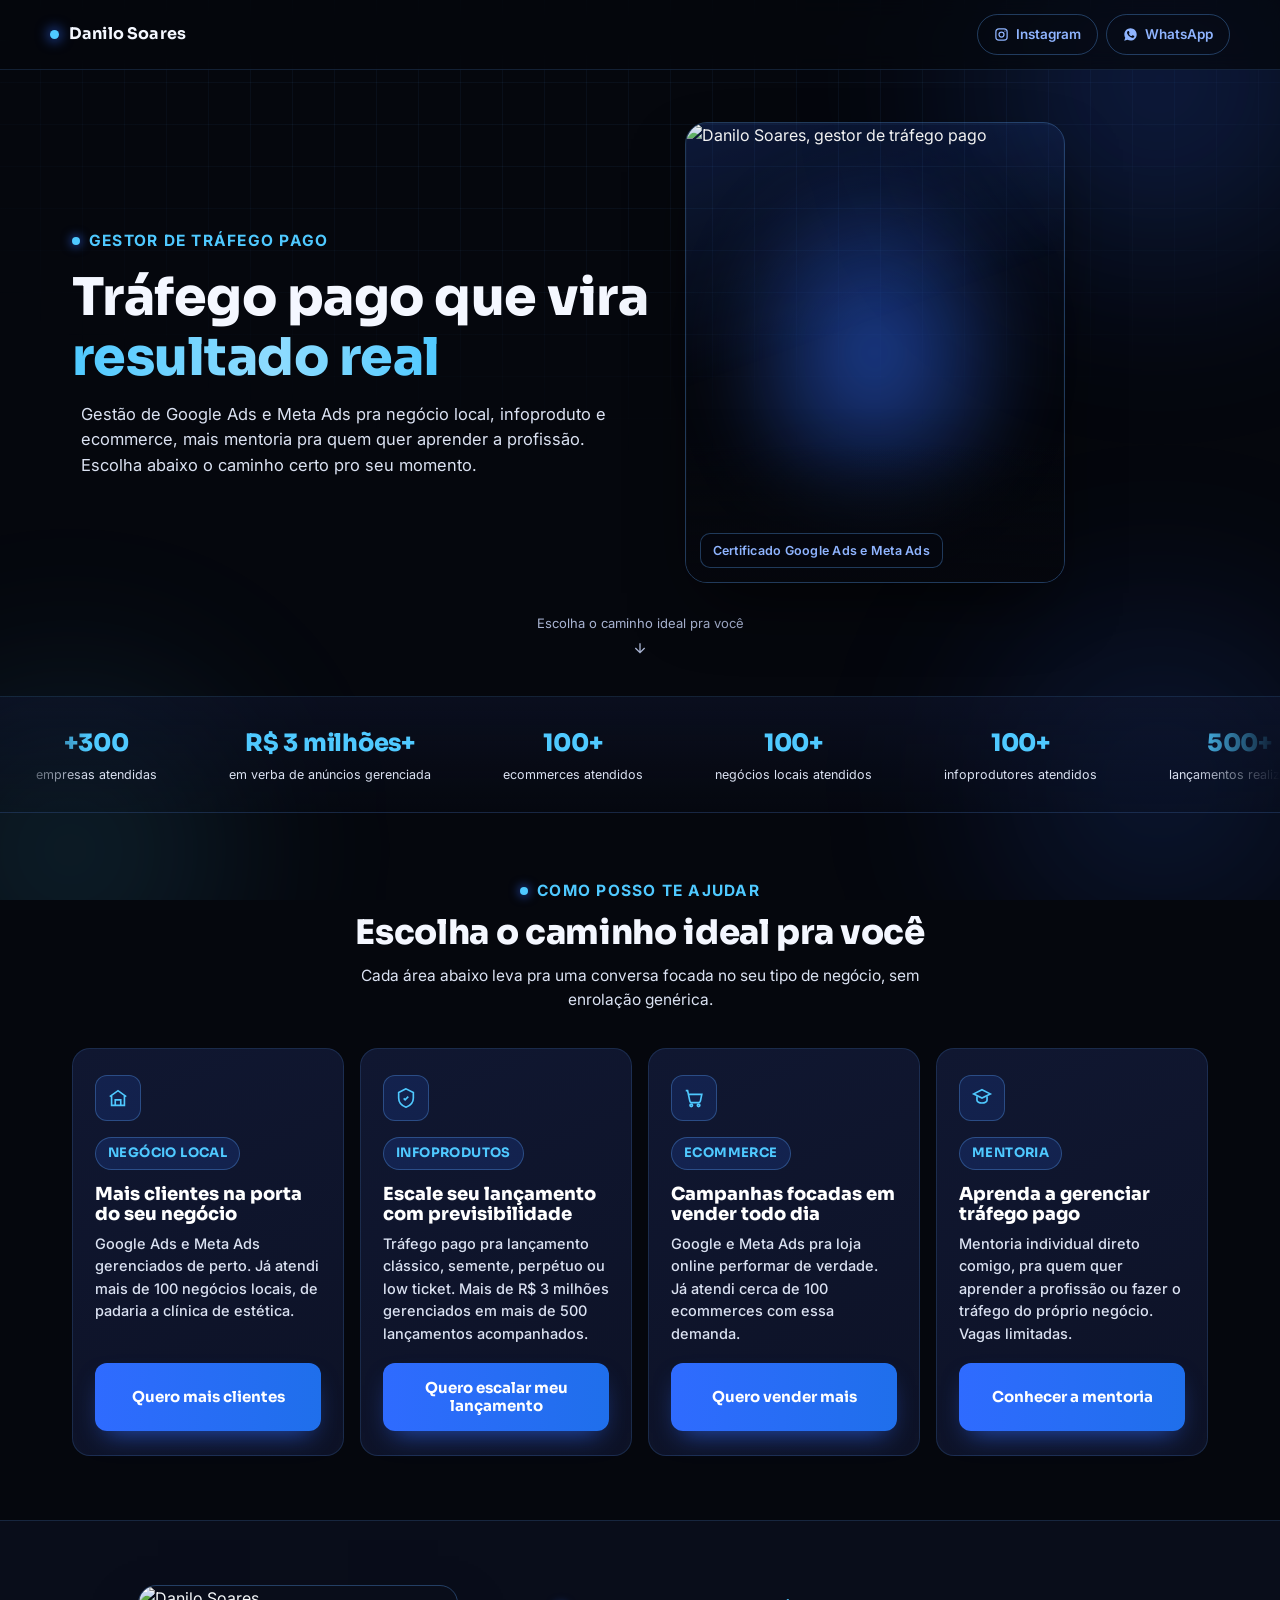
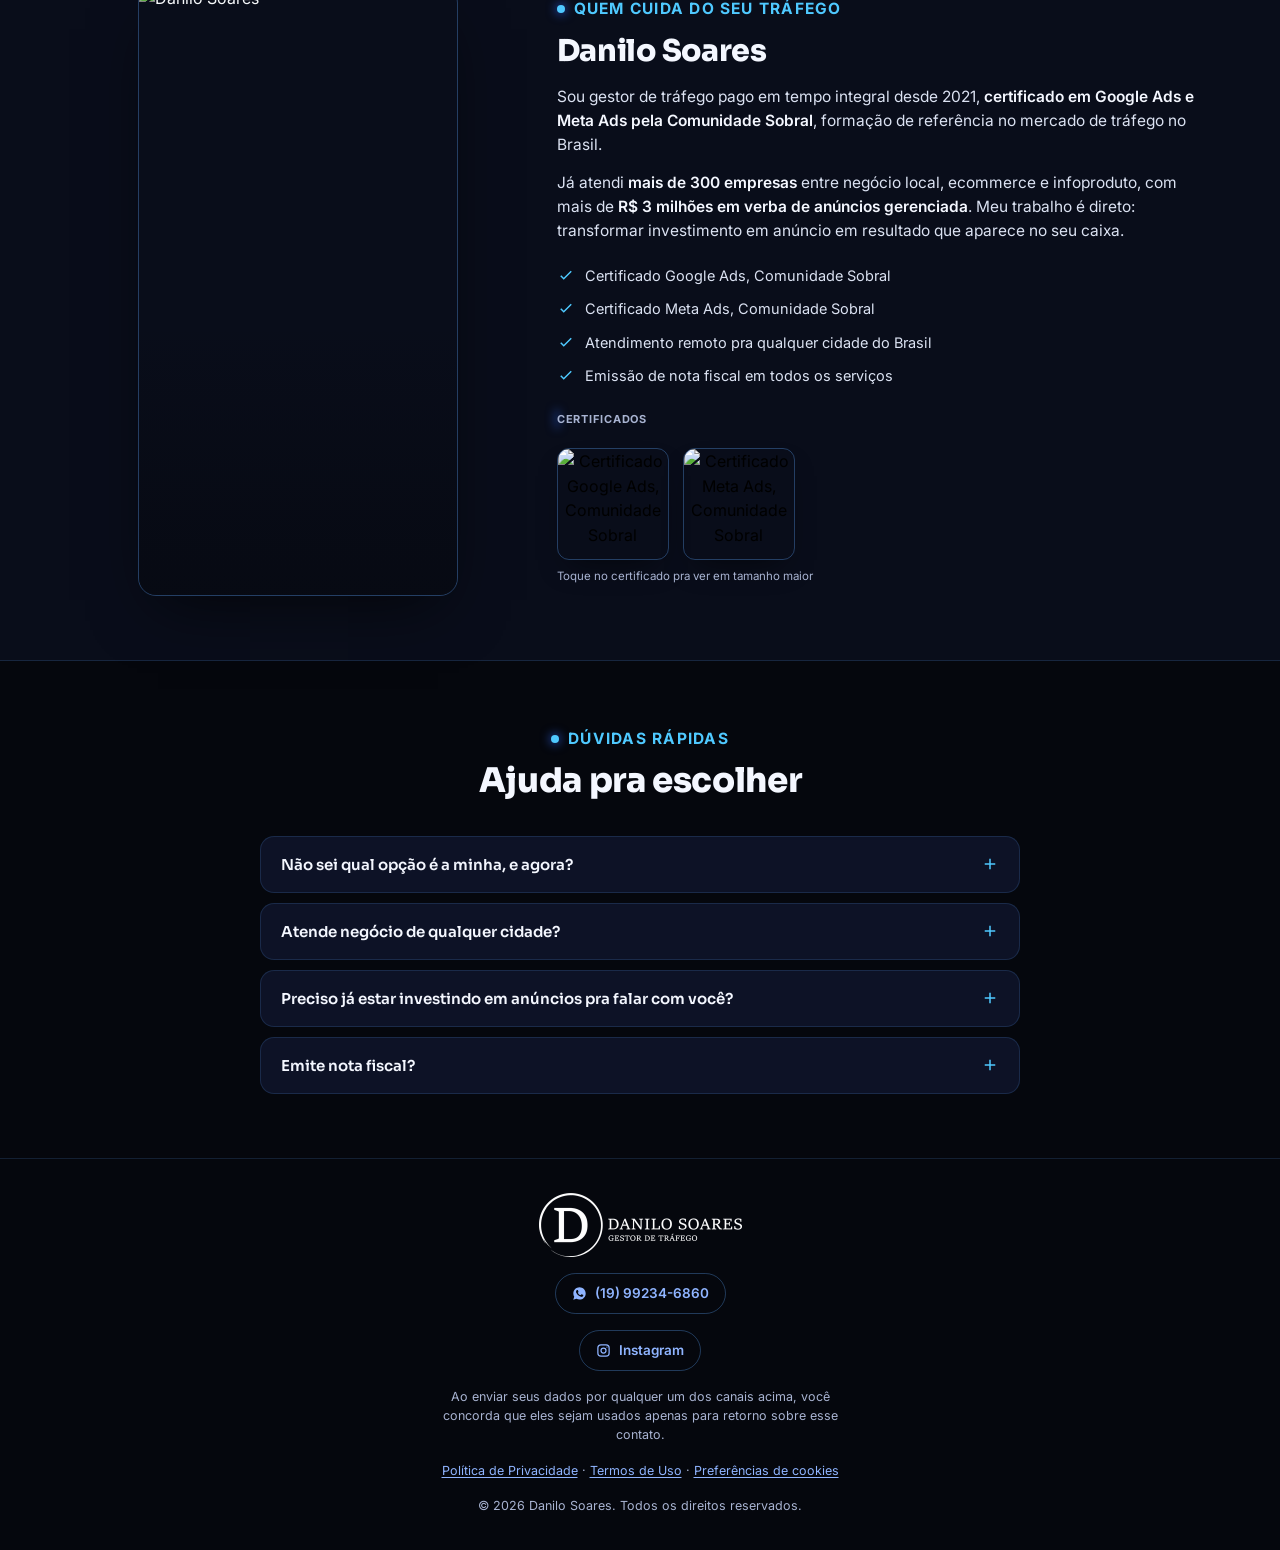
==== commit 8748d051: "Faixa do hub roda tambem com reduzir movimento ativo e ajusta texto do card da mentoria Co-Authored-" ====
--- a/inicial/index.html
+++ b/inicial/index.html
@@ -182,7 +182,7 @@
           </div>
           <span class="tag">Mentoria</span>
           <h3>Aprenda a gerenciar tráfego pago</h3>
-          <p>Mentoria individual direto comigo, pra quem quer aprender a profissão do zero. Vagas limitadas, sem turma grande.</p>
+          <p>Mentoria individual direto comigo, pra quem quer aprender a profissão ou fazer o tráfego do próprio negócio. Vagas limitadas.</p>
           <a class="btn" href="/mentoria">Conhecer a mentoria</a>
         </div>
 
--- a/assets/css/inicial.css
+++ b/assets/css/inicial.css
@@ -49,7 +49,7 @@
   .hero-photo-wrap{max-width:380px;margin:0;}
 }
 
-/* Faixa de números em movimento (marquee). Pausa ao passar o mouse; sem animação se o visitante preferir menos movimento. */
+/* Faixa de números em movimento (marquee). Pausa ao passar o mouse. Roda também com "reduzir movimento" ativo no sistema, por decisão de Danilo (26/10). */
 .trust{padding:22px 0;}
 .trust-marquee{overflow:hidden;-webkit-mask-image:linear-gradient(90deg,transparent 0,#000 7%,#000 93%,transparent 100%);mask-image:linear-gradient(90deg,transparent 0,#000 7%,#000 93%,transparent 100%);}
 .trust-track{display:flex;width:max-content;animation:trust-scroll 55s linear infinite;will-change:transform;}
@@ -57,9 +57,3 @@
 .trust-group{display:flex;flex:none;}
 .trust-group .trust-item{flex:none;padding:6px 36px;text-align:center;white-space:nowrap;}
 @keyframes trust-scroll{from{transform:translateX(0);}to{transform:translateX(-50%);}}
-@media (prefers-reduced-motion:reduce){
-  .trust-track{animation:none;width:auto;flex-wrap:wrap;justify-content:center;}
-  .trust-group{flex-wrap:wrap;justify-content:center;}
-  .trust-group[aria-hidden="true"]{display:none;}
-  .trust-marquee{-webkit-mask-image:none;mask-image:none;}
-}
